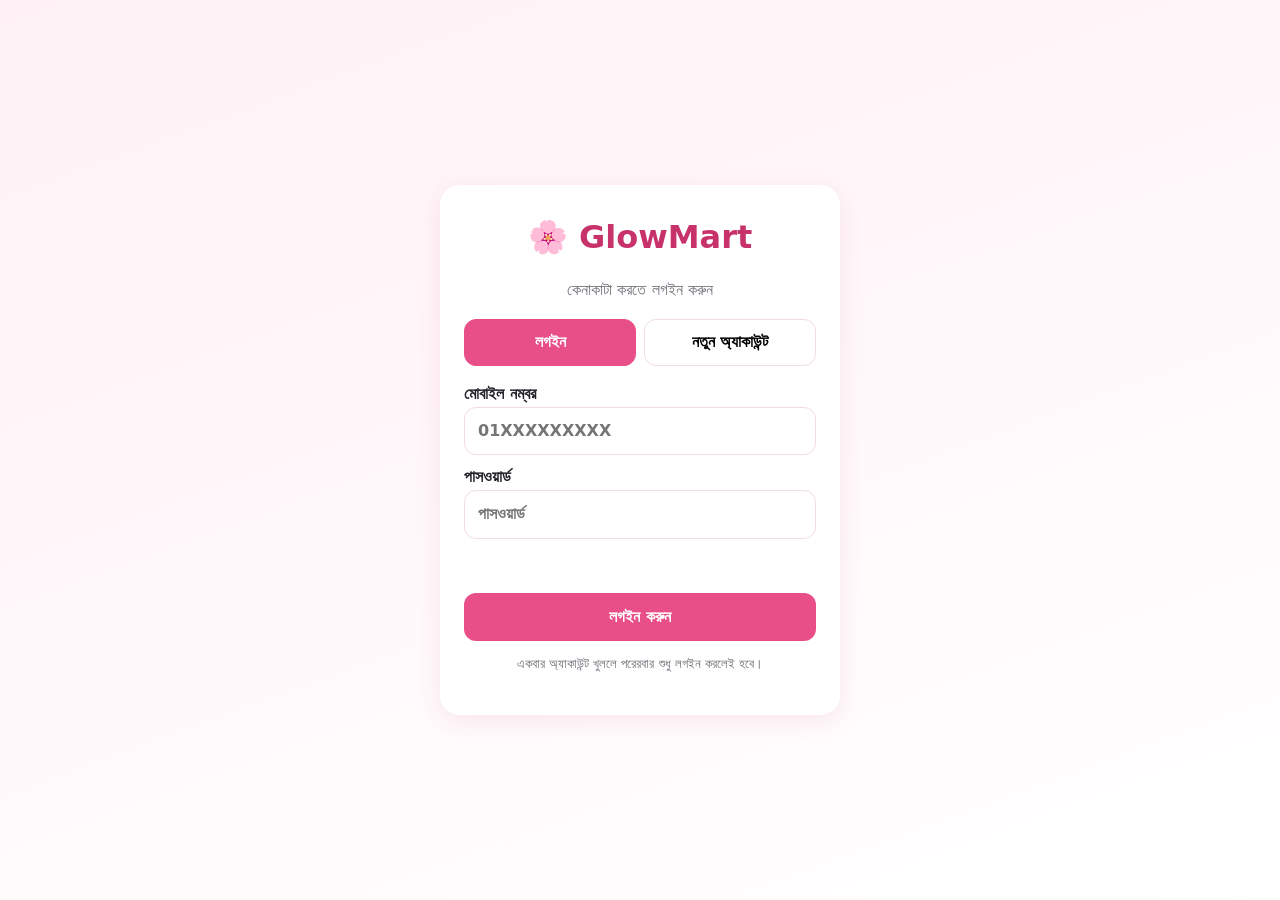
==== index.html @ 7c0fa926 "Add files via upload" ====
<!DOCTYPE html>
<html lang="bn">
<head>
<meta charset="UTF-8">
<meta name="viewport" content="width=device-width, initial-scale=1.0">
<title>GlowMart — অনলাইন স্কিনকেয়ার শপ</title>
<meta name="description" content="GlowMart — বাংলাদেশের বিশ্বস্ত অনলাইন স্কিনকেয়ার ও বিউটি শপ। ক্যাশ অন ডেলিভারি।">
<link rel="stylesheet" href="styles.css">
</head>
<body>

<!-- ============ AUTH GATE (login/signup before entering) ============ -->
<div id="auth-gate">
  <div class="gate-card">
    <h1 class="gate-brand">🌸 GlowMart</h1>
    <p class="muted">কেনাকাটা করতে লগইন করুন</p>
    <div class="gate-tabs">
      <button id="tab-login" class="active">লগইন</button>
      <button id="tab-signup">নতুন অ্যাকাউন্ট</button>
    </div>
    <form id="login-form">
      <label>মোবাইল নম্বর<input id="login-phone" type="tel" placeholder="01XXXXXXXXX" required></label>
      <label>পাসওয়ার্ড<input id="login-password" type="password" placeholder="পাসওয়ার্ড" required></label>
      <p id="gate-error" class="error"></p>
      <button type="submit" class="btn-primary">লগইন করুন</button>
    </form>
    <form id="signup-form" class="hidden">
      <label>নাম<input id="signup-name" type="text" placeholder="আপনার নাম" required></label>
      <label>মোবাইল নম্বর<input id="signup-phone" type="tel" placeholder="01XXXXXXXXX" required></label>
      <label>পাসওয়ার্ড<input id="signup-password" type="password" placeholder="কমপক্ষে ৬ অক্ষর" required></label>
      <button type="submit" class="btn-primary">অ্যাকাউন্ট খুলুন</button>
    </form>
    <p class="muted small">একবার অ্যাকাউন্ট খুললে পরেরবার শুধু লগইন করলেই হবে।</p>
  </div>
</div>

<!-- ============ MAIN APP ============ -->
<div id="app" class="hidden">

  <!-- Announcement bar -->
  <div class="announce">🚚 সারাদেশে ক্যাশ অন ডেলিভারি &nbsp;•&nbsp; ✅ ১০০% অরিজিনাল পণ্যের নিশ্চয়তা</div>

  <!-- Sticky header -->
  <header>
    <div class="nav">
      <div class="brand">🌸 GlowMart</div>
      <div class="search"><input id="search" type="search" placeholder="পণ্য খুঁজুন…"><button aria-label="খুঁজুন">🔍</button></div>
      <span id="user-chip" class="user-chip"></span>
      <button id="logout-btn" class="outline-btn">লগআউট</button>
      <button id="cart-btn" class="cart-btn">🛒 কার্ট <strong id="cart-count">০</strong></button>
    </div>
    <!-- Category nav -->
    <nav class="catnav"><div id="category-chips" class="chips"></div></nav>
  </header>

  <!-- Hero carousel -->
  <section class="hero" aria-label="অফার ব্যানার">
    <div class="slides" id="hero-slides">
      <div class="slide s1 active">
        <h2>✨ বিউটি সেল</h2>
        <p>পছন্দের স্কিনকেয়ার পণ্যে আকর্ষণীয় ছাড়</p>
        <a href="#catalog" class="btn-primary">এখনই কিনুন</a>
      </div>
      <div class="slide s2">
        <h2>🌿 ১০০% অরিজিনাল</h2>
        <p>ভেরিফায়েড স্কিনকেয়ার ও বিউটি পণ্য</p>
        <a href="#catalog" class="btn-primary">পণ্য দেখুন</a>
      </div>
      <div class="slide s3">
        <h2>🚚 ক্যাশ অন ডেলিভারি</h2>
        <p>সারাদেশে হোম ডেলিভারি — আগে পণ্য, পরে টাকা</p>
        <a href="#catalog" class="btn-primary">অর্ডার করুন</a>
      </div>
    </div>
    <div class="dots" id="hero-dots">
      <button class="active" aria-label="ব্যানার ১"></button>
      <button aria-label="ব্যানার ২"></button>
      <button aria-label="ব্যানার ৩"></button>
    </div>
  </section>

  <!-- Flash sale -->
  <section class="flash" id="flash">
    <div class="sec-head">
      <h2>⚡ ফ্ল্যাশ সেল</h2>
      <div class="countdown">শেষ হতে বাকি: <strong id="flash-countdown">--:--:--</strong></div>
    </div>
    <div class="hscroll" id="flash-grid"></div>
  </section>

  <!-- Best sellers -->
  <section class="catalog" id="catalog">
    <h2>🏆 বেস্ট সেলার</h2>
    <div class="grid" id="product-grid"></div>
    <p id="no-results" class="hidden muted center">কোনো পণ্য পাওয়া যায়নি — অন্য কিছু লিখে খুঁজুন।</p>
  </section>

  <!-- Trust strip -->
  <section class="trust">
    <h2>কেন GlowMart থেকে কিনবেন</h2>
    <div class="trust-grid">
      <div class="trust-item"><span>💵</span><h3>ক্যাশ অন ডেলিভারি</h3><p>পণ্য হাতে পেয়ে টাকা দিন</p></div>
      <div class="trust-item"><span>✅</span><h3>১০০% অরিজিনাল</h3><p>ভেরিফায়েড অরিজিনাল পণ্য</p></div>
      <div class="trust-item"><span>🚚</span><h3>সারাদেশে ডেলিভারি</h3><p>দ্রুত হোম ডেলিভারি</p></div>
      <div class="trust-item"><span>↩️</span><h3>সহজ রিটার্ন</h3><p>৭ দিনের রিটার্ন সুবিধা</p></div>
    </div>
  </section>

  <!-- Testimonials -->
  <section class="reviews">
    <h2>💬 কাস্টমার রিভিউ</h2>
    <div class="review-grid">
      <div class="review"><p class="stars">★★★★★</p><p>"ফেসওয়াশটা একদম অরিজিনাল, ডেলিভারিও পেয়েছি ২ দিনে। GlowMart-কে ধন্যবাদ!"</p><p class="muted">— শারমিন, ঢাকা</p></div>
      <div class="review"><p class="stars">★★★★★</p><p>"ক্যাশ অন ডেলিভারি থাকায় নিশ্চিন্তে অর্ডার করেছি। প্যাকেজিং খুব ভালো ছিল।"</p><p class="muted">— রাকিব, চট্টগ্রাম</p></div>
      <div class="review"><p class="stars">★★★★☆</p><p>"সানস্ক্রিনটা দারুণ! দামও বাজারের চেয়ে কম। আবার কিনবো।"</p><p class="muted">— নুসরাত, খুলনা</p></div>
    </div>
  </section>

  <!-- Footer -->
  <footer>
    <div class="foot-grid">
      <div><h3>🌸 GlowMart</h3><p class="muted">বাংলাদেশের বিশ্বস্ত অনলাইন স্কিনকেয়ার শপ।</p></div>
      <div><h3>যোগাযোগ</h3><p class="muted">📞 ০৯XXXXXXXXX<br>✉️ support@glowmart.example</p></div>
      <div><h3>নীতিমালা</h3><p class="muted"><a href="#">ডেলিভারি নীতি</a><br><a href="#">রিটার্ন নীতি</a><br><a href="#">প্রাইভেসি নীতি</a></p></div>
    </div>
    <p class="copy">© ২০২৬ GlowMart • ক্যাশ অন ডেলিভারি সারা দেশে</p>
  </footer>
</div>

<!-- ============ PRODUCT MODAL ============ -->
<div id="product-modal" class="hidden modal-wrap">
  <div class="modal">
    <button id="modal-close" class="modal-x" aria-label="বন্ধ করুন">✕</button>
    <img id="modal-img" src="" alt="">
    <h3 id="modal-name"></h3>
    <p class="muted" id="modal-size"></p>
    <p class="price big" id="modal-price"></p>
    <p id="modal-desc"></p>
    <p class="muted small"><strong>ব্যবহার:</strong> <span id="modal-usage"></span></p>
    <div class="modal-buy">
      <div class="qty-ctrl"><button id="modal-minus">−</button><span id="modal-qty">১</span><button id="modal-plus">+</button></div>
      <button id="modal-add" class="btn-primary">কার্টে যোগ করুন</button>
    </div>
  </div>
</div>

<!-- ============ CART DRAWER ============ -->
<div id="drawer-overlay" class="hidden"></div>
<aside id="cart-drawer" class="hidden">
  <div class="drawer-head"><h3>🛒 আপনার কার্ট</h3><button id="drawer-close" aria-label="বন্ধ করুন">✕</button></div>
  <div id="cart-items"></div>
  <div class="drawer-foot">
    <p>সর্বমোট: <strong id="cart-total">৳০</strong></p>
    <button id="go-checkout" class="btn-primary">অর্ডার করুন</button>
  </div>
</aside>

<!-- ============ CHECKOUT ============ -->
<section id="checkout-section" class="hidden">
  <h2>📝 ডেলিভারি তথ্য</h2>
  <div id="checkout-summary"></div>
  <form id="checkout-form">
    <label>নাম<input id="co-name" type="text" required></label>
    <label>মোবাইল নম্বর<input id="co-phone" type="tel" required></label>
    <label>সম্পূর্ণ ডেলিভারি ঠিকানা<textarea id="co-address" rows="3" placeholder="বাসা/হোল্ডিং, রোড, এলাকা, থানা, জেলা" required></textarea></label>
    <label>অর্ডার নোট (ঐচ্ছিক)<textarea id="co-notes" rows="2" placeholder="বিশেষ নির্দেশনা থাকলে লিখুন"></textarea></label>
    <p class="pay-line">💵 পেমেন্ট: <strong>ক্যাশ অন ডেলিভারি</strong></p>
    <p id="form-error" class="error"></p>
    <button type="submit" class="btn-primary">অর্ডার কনফার্ম করুন</button>
  </form>
</section>

<!-- ============ CONFIRMATION ============ -->
<section id="confirmation" class="hidden">
  <div class="confirm-card">
    <h2>✅ অর্ডার কনফার্ম!</h2>
    <p>আপনার অর্ডার নম্বর:</p>
    <p class="order-id" id="order-id"></p>
    <p class="muted">শীঘ্রই আমাদের টিম ফোন করে কনফার্ম করবে। ক্যাশ অন ডেলিভারিতে পণ্য হাতে পেয়ে টাকা দেবেন।</p>
    <button id="continue-shopping" class="btn-primary">আরও কেনাকাটা করুন</button>
  </div>
</section>

<script src="app.js"></script>
</body>
</html>
---- styles.css ----
/* GlowMart BIG — mobile-first, pink/white/soft-green beauty theme */
:root{
  --pink:#e84e87; --pink-dark:#c8326b; --pink-soft:#fff1f6;
  --green:#276749; --green-soft:#eef7f0;
  --ink:#25222a; --muted:#716b75; --line:#f0dce5; --white:#fff;
  --shadow:0 6px 24px rgba(200,50,107,.10);
}
*{box-sizing:border-box;max-width:100%}
html{scroll-behavior:smooth}
body{margin:0;font-family:system-ui,-apple-system,"Noto Sans Bengali","Hind Siliguri",sans-serif;color:var(--ink);background:#fff;line-height:1.55}
img{display:block;max-width:100%}
button{font:inherit;cursor:pointer}
input,textarea{font:inherit;width:100%;padding:11px 13px;border:1px solid var(--line);border-radius:12px;outline:none}
input:focus,textarea:focus{border-color:var(--pink)}
label{display:block;margin:10px 0;font-weight:600}
.hidden{display:none!important}
.muted{color:var(--muted)} .small{font-size:13px} .center{text-align:center}
.error{color:#c0392b;min-height:1.4em;font-size:14px}
.price{color:var(--pink-dark);font-weight:800;font-size:18px}
.price.big{font-size:24px}
.btn-primary{background:var(--pink);color:#fff;border:0;border-radius:12px;padding:12px 22px;font-weight:700;display:inline-block;text-decoration:none}
.btn-primary:hover{background:var(--pink-dark)}
.btn-outline{background:#fff;border:1px solid var(--pink);color:var(--pink-dark);border-radius:12px;padding:9px 14px;font-weight:700}
.outline-btn{background:#fff;border:1px solid var(--line);border-radius:12px;padding:9px 13px;font-weight:700}

/* ---------- Auth gate ---------- */
#auth-gate{min-height:100vh;display:flex;align-items:center;justify-content:center;background:linear-gradient(160deg,var(--pink-soft),#fff);padding:20px}
.gate-card{background:#fff;border-radius:20px;box-shadow:var(--shadow);padding:28px 24px;width:100%;max-width:400px;text-align:center}
.gate-brand{color:var(--pink-dark);margin:0 0 4px}
.gate-tabs{display:flex;gap:8px;margin:16px 0}
.gate-tabs button{flex:1;padding:10px;border-radius:12px;border:1px solid var(--line);background:#fff;font-weight:700}
.gate-tabs button.active{background:var(--pink);color:#fff;border-color:var(--pink)}
.gate-card form{text-align:left}
.gate-card .btn-primary{width:100%;margin-top:6px}

/* ---------- Announcement + header ---------- */
.announce{background:var(--ink);color:#fff;text-align:center;font-size:13px;padding:8px 12px}
header{position:sticky;top:0;z-index:20;background:rgba(255,255,255,.96);backdrop-filter:blur(10px);border-bottom:1px solid var(--line)}
.nav{max-width:1160px;margin:auto;display:flex;align-items:center;gap:10px;padding:12px 16px;flex-wrap:wrap}
.brand{font-weight:900;font-size:24px;color:var(--pink-dark);white-space:nowrap}
.search{flex:1;display:flex;min-width:140px}
.search input{border-radius:12px 0 0 12px;border-right:0}
.search button{border:0;background:var(--pink);color:#fff;padding:0 16px;border-radius:0 12px 12px 0}
.user-chip{font-weight:700;font-size:14px;white-space:nowrap}
.cart-btn{background:var(--green);color:#fff;border:0;border-radius:12px;padding:10px 14px;font-weight:700;white-space:nowrap}
.cart-btn strong{background:#fff;color:var(--green);border-radius:20px;padding:1px 9px;margin-left:4px}
.catnav{border-top:1px solid var(--line)}
.chips{max-width:1160px;margin:auto;display:flex;gap:8px;padding:10px 16px;overflow-x:auto}
.chip{flex:0 0 auto;border:1px solid var(--line);background:#fff;border-radius:20px;padding:7px 16px;font-weight:600}
.chip.active{background:var(--pink);border-color:var(--pink);color:#fff}

/* ---------- Hero carousel ---------- */
.hero{position:relative;overflow:hidden;background:var(--pink-soft)}
.slides{position:relative;height:220px}
.slide{position:absolute;inset:0;display:flex;flex-direction:column;align-items:center;justify-content:center;text-align:center;padding:20px;opacity:0;transition:opacity .6s;gap:6px}
.slide.active{opacity:1}
.slide h2{margin:0;font-size:30px}
.slide p{margin:0 0 8px;color:var(--muted)}
.s1{background:linear-gradient(135deg,#ffe3ee,#fff)}
.s2{background:linear-gradient(135deg,#e3f5e9,#fff)}
.s3{background:linear-gradient(135deg,#fff4e0,#fff)}
.dots{position:absolute;bottom:12px;left:0;right:0;display:flex;justify-content:center;gap:8px}
.dots button{width:10px;height:10px;border-radius:50%;border:0;background:#ffffff88}
.dots button.active{background:var(--pink-dark)}

/* ---------- Sections ---------- */
section{padding:26px 16px}
.sec-head,.catalog h2,.flash h2,.trust h2,.reviews h2{max-width:1160px;margin:0 auto 14px}
.sec-head{display:flex;justify-content:space-between;align-items:center;flex-wrap:wrap;gap:8px}
.countdown{font-size:14px;background:var(--ink);color:#fff;border-radius:10px;padding:6px 12px}
.countdown strong{color:#ffd166}

/* ---------- Flash sale horizontal scroll ---------- */
.hscroll{display:flex;gap:12px;overflow-x:auto;padding:4px 2px 12px;scroll-snap-type:x mandatory;max-width:1160px;margin:auto}
.hscroll .card{flex:0 0 200px;scroll-snap-align:start}
@media(min-width:700px){.hscroll .card{flex-basis:230px}}

/* ---------- Product grid & cards ---------- */
.grid{display:grid;grid-template-columns:repeat(2,1fr);gap:14px;max-width:1160px;margin:auto}
@media(min-width:700px){.grid{grid-template-columns:repeat(3,1fr)}}
@media(min-width:1024px){.grid{grid-template-columns:repeat(4,1fr)}}
.card{border:1px solid var(--line);border-radius:16px;overflow:hidden;background:#fff;box-shadow:var(--shadow);cursor:pointer;display:flex;flex-direction:column;position:relative;min-width:0}
.card img{width:100%;aspect-ratio:1;object-fit:cover;background:var(--pink-soft)}
.card-body{padding:12px;display:flex;flex-direction:column;gap:4px;flex:1}
.card-body h3{margin:0;font-size:15px}
.card-actions{margin-top:auto;display:flex;gap:8px}
.card-actions .btn-outline,.card-actions .btn-add{flex:1;padding:8px 6px;font-size:13px;border-radius:10px}
.btn-add{background:var(--green);color:#fff;border:0;font-weight:700}
.badges{position:absolute;top:8px;left:8px;display:flex;gap:6px;flex-wrap:wrap}
.badge{background:var(--pink-dark);color:#fff;font-size:11px;font-weight:700;border-radius:8px;padding:3px 9px}
.badge.sample{background:var(--green)}
.stars{color:#f5a623;font-size:13px}
.stars .rc{color:var(--muted);font-size:12px}

/* ---------- Trust strip ---------- */
.trust{background:var(--green-soft)}
.trust-grid{display:grid;grid-template-columns:repeat(2,1fr);gap:12px;max-width:1160px;margin:auto}
@media(min-width:700px){.trust-grid{grid-template-columns:repeat(4,1fr)}}
.trust-item{background:#fff;border-radius:14px;padding:16px;text-align:center;box-shadow:var(--shadow)}
.trust-item span{font-size:30px}
.trust-item h3{margin:8px 0 4px;font-size:15px}
.trust-item p{margin:0;font-size:13px;color:var(--muted)}

/* ---------- Reviews ---------- */
.review-grid{display:grid;gap:12px;max-width:1160px;margin:auto}
@media(min-width:700px){.review-grid{grid-template-columns:repeat(3,1fr)}}
.review{border:1px solid var(--line);border-radius:14px;padding:16px;background:#fff}

/* ---------- Footer ---------- */
footer{background:#241f26;color:#ddd;padding:30px 16px 18px}
.foot-grid{display:grid;gap:18px;max-width:1160px;margin:auto}
@media(min-width:700px){.foot-grid{grid-template-columns:repeat(3,1fr)}}
footer h3{color:#fff;margin:0 0 8px}
footer a{color:#f7a8c4;text-decoration:none}
.copy{text-align:center;color:#999;font-size:13px;margin-top:20px}

/* ---------- Modal ---------- */
.modal-wrap{position:fixed;inset:0;background:rgba(0,0,0,.5);z-index:50;display:flex;align-items:center;justify-content:center;padding:16px}
.modal{background:#fff;border-radius:18px;max-width:440px;width:100%;max-height:92vh;overflow-y:auto;padding:20px;position:relative}
.modal-x{position:absolute;top:10px;right:12px;border:0;background:#eee;border-radius:50%;width:34px;height:34px;font-size:16px}
.modal img{width:100%;border-radius:12px;aspect-ratio:1;object-fit:cover;background:var(--pink-soft)}
.modal h3{margin:12px 0 2px}
.modal-buy{display:flex;gap:10px;align-items:center;margin-top:12px}
.modal-buy .btn-primary{flex:1}

/* ---------- Cart drawer ---------- */
#drawer-overlay{position:fixed;inset:0;background:rgba(0,0,0,.45);z-index:40}
#cart-drawer{position:fixed;top:0;right:0;bottom:0;width:min(380px,92vw);background:#fff;z-index:41;display:flex;flex-direction:column;box-shadow:-8px 0 30px rgba(0,0,0,.15)}
.drawer-head{display:flex;justify-content:space-between;align-items:center;padding:16px;border-bottom:1px solid var(--line)}
.drawer-head h3{margin:0}
#drawer-close{border:0;background:#eee;border-radius:50%;width:32px;height:32px}
#cart-items{flex:1;overflow-y:auto;padding:12px}
.cart-item{display:flex;gap:10px;align-items:center;border:1px solid var(--line);border-radius:12px;padding:8px;margin-bottom:10px}
.cart-item img{width:58px;height:58px;object-fit:cover;border-radius:10px}
.cart-item .info{flex:1;min-width:0}
.cart-item .info p{margin:2px 0;font-size:13px}
.qty-ctrl{display:flex;align-items:center;gap:10px}
.qty-ctrl button{width:30px;height:30px;border-radius:50%;border:1px solid var(--line);background:#fff;font-size:16px}
.empty-cart{text-align:center;color:var(--muted);padding:30px 0}
.drawer-foot{padding:16px;border-top:1px solid var(--line)}
.drawer-foot .btn-primary{width:100%}

/* ---------- Checkout & confirmation ---------- */
#checkout-section,#confirmation{max-width:560px;margin:0 auto}
#checkout-summary{border:1px solid var(--line);border-radius:14px;padding:14px;margin-bottom:14px;background:var(--pink-soft)}
.total-row{border-top:1px solid var(--line);padding-top:8px;font-size:18px}
.pay-line{background:var(--green-soft);border-radius:12px;padding:10px 14px}
#checkout-form .btn-primary{width:100%;margin-top:8px}
.confirm-card{text-align:center;border:1px solid var(--line);border-radius:18px;padding:34px 22px;box-shadow:var(--shadow)}
.order-id{font-size:26px;font-weight:900;color:var(--pink-dark);letter-spacing:2px}
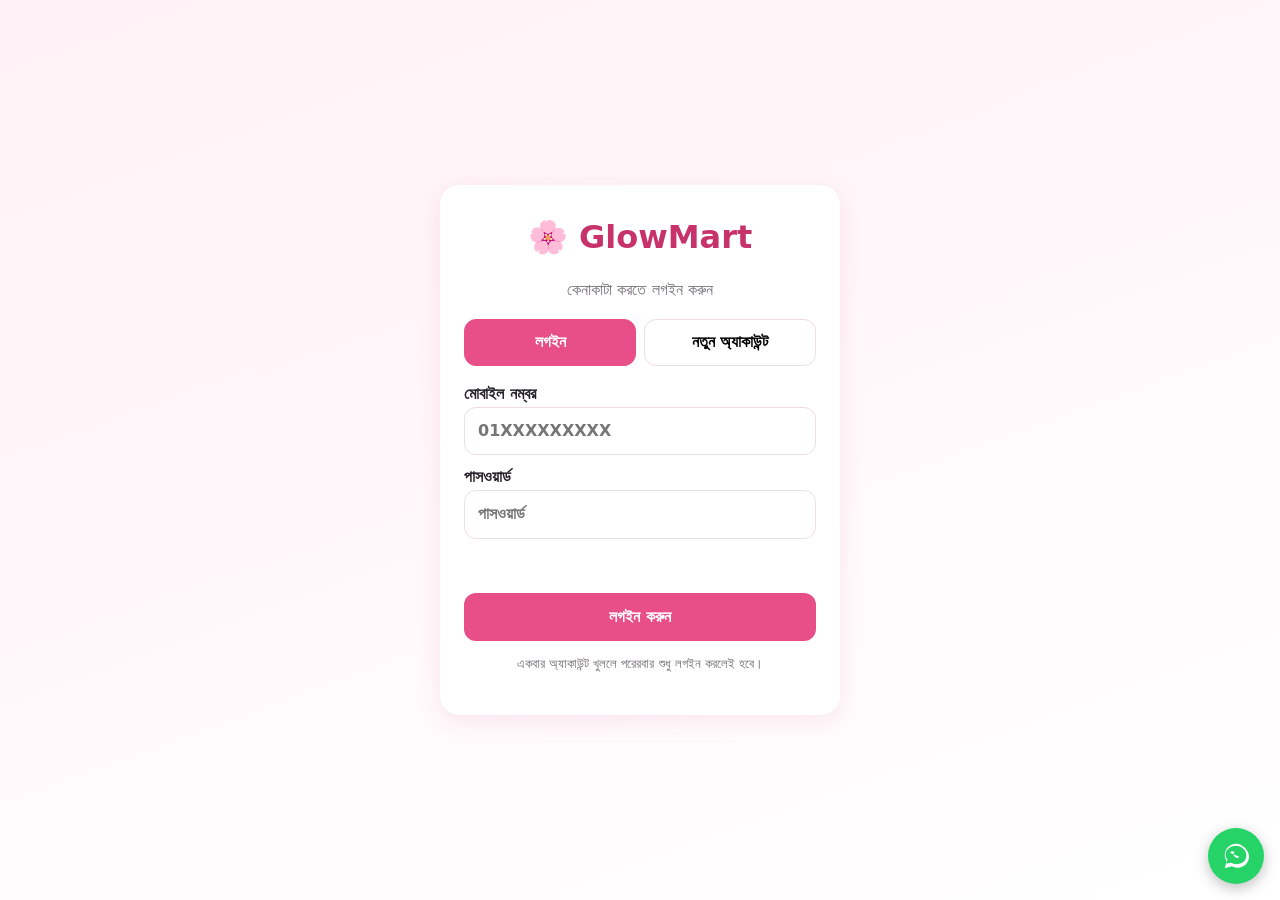
==== commit 57997f16: "Add files via upload" ====
--- a/index.html
+++ b/index.html
@@ -46,6 +46,8 @@
       <div class="brand">🌸 GlowMart</div>
       <div class="search"><input id="search" type="search" placeholder="পণ্য খুঁজুন…"><button aria-label="খুঁজুন">🔍</button></div>
       <span id="user-chip" class="user-chip"></span>
+      <button id="orders-btn" class="outline-btn">📦 আমার অর্ডার</button>
+      <button id="wishlist-btn" class="outline-btn">❤️ পছন্দের <strong id="wish-count">০</strong></button>
       <button id="logout-btn" class="outline-btn">লগআউট</button>
       <button id="cart-btn" class="cart-btn">🛒 কার্ট <strong id="cart-count">০</strong></button>
     </div>
@@ -56,20 +58,29 @@
   <!-- Hero carousel -->
   <section class="hero" aria-label="অফার ব্যানার">
     <div class="slides" id="hero-slides">
-      <div class="slide s1 active">
-        <h2>✨ বিউটি সেল</h2>
-        <p>পছন্দের স্কিনকেয়ার পণ্যে আকর্ষণীয় ছাড়</p>
-        <a href="#catalog" class="btn-primary">এখনই কিনুন</a>
+      <div class="slide active">
+        <img src="hero-1.jpg" alt="বিউটি সেল">
+        <div class="slide-text">
+          <h2>✨ বিউটি সেল</h2>
+          <p>পছন্দের স্কিনকেয়ার পণ্যে আকর্ষণীয় ছাড়</p>
+          <a href="#catalog" class="btn-primary">এখনই কিনুন</a>
+        </div>
       </div>
-      <div class="slide s2">
-        <h2>🌿 ১০০% অরিজিনাল</h2>
-        <p>ভেরিফায়েড স্কিনকেয়ার ও বিউটি পণ্য</p>
-        <a href="#catalog" class="btn-primary">পণ্য দেখুন</a>
+      <div class="slide">
+        <img src="hero-2.jpg" alt="১০০% অরিজিনাল">
+        <div class="slide-text">
+          <h2>🌿 ১০০% অরিজিনাল</h2>
+          <p>ভেরিফায়েড স্কিনকেয়ার ও বিউটি পণ্য</p>
+          <a href="#catalog" class="btn-primary">পণ্য দেখুন</a>
+        </div>
       </div>
-      <div class="slide s3">
-        <h2>🚚 ক্যাশ অন ডেলিভারি</h2>
-        <p>সারাদেশে হোম ডেলিভারি — আগে পণ্য, পরে টাকা</p>
-        <a href="#catalog" class="btn-primary">অর্ডার করুন</a>
+      <div class="slide">
+        <img src="hero-3.jpg" alt="ক্যাশ অন ডেলিভারি">
+        <div class="slide-text">
+          <h2>🚚 ক্যাশ অন ডেলিভারি</h2>
+          <p>সারাদেশে হোম ডেলিভারি — আগে পণ্য, পরে টাকা</p>
+          <a href="#catalog" class="btn-primary">অর্ডার করুন</a>
+        </div>
       </div>
     </div>
     <div class="dots" id="hero-dots">
@@ -120,7 +131,7 @@
   <footer>
     <div class="foot-grid">
       <div><h3>🌸 GlowMart</h3><p class="muted">বাংলাদেশের বিশ্বস্ত অনলাইন স্কিনকেয়ার শপ।</p></div>
-      <div><h3>যোগাযোগ</h3><p class="muted">📞 ০৯XXXXXXXXX<br>✉️ support@glowmart.example</p></div>
+      <div><h3>যোগাযোগ</h3><p class="muted">💬 WhatsApp: <a href="https://wa.me/8801401328940">01401328940</a><br>✉️ <a href="mailto:mdtonmoyhossen327@gmail.com">mdtonmoyhossen327@gmail.com</a></p></div>
       <div><h3>নীতিমালা</h3><p class="muted"><a href="#">ডেলিভারি নীতি</a><br><a href="#">রিটার্ন নীতি</a><br><a href="#">প্রাইভেসি নীতি</a></p></div>
     </div>
     <p class="copy">© ২০২৬ GlowMart • ক্যাশ অন ডেলিভারি সারা দেশে</p>
@@ -132,7 +143,10 @@
   <div class="modal">
     <button id="modal-close" class="modal-x" aria-label="বন্ধ করুন">✕</button>
     <img id="modal-img" src="" alt="">
-    <h3 id="modal-name"></h3>
+    <div class="modal-title-row">
+      <h3 id="modal-name"></h3>
+      <button id="modal-wish" class="wish-btn big" aria-label="পছন্দের তালিকায় যোগ করুন">♡</button>
+    </div>
     <p class="muted" id="modal-size"></p>
     <p class="price big" id="modal-price"></p>
     <p id="modal-desc"></p>
@@ -164,6 +178,11 @@
     <label>মোবাইল নম্বর<input id="co-phone" type="tel" required></label>
     <label>সম্পূর্ণ ডেলিভারি ঠিকানা<textarea id="co-address" rows="3" placeholder="বাসা/হোল্ডিং, রোড, এলাকা, থানা, জেলা" required></textarea></label>
     <label>অর্ডার নোট (ঐচ্ছিক)<textarea id="co-notes" rows="2" placeholder="বিশেষ নির্দেশনা থাকলে লিখুন"></textarea></label>
+    <div class="delivery-choice">
+      <p><strong>ডেলিভারি এলাকা</strong></p>
+      <label class="radio"><input type="radio" name="delivery_area" value="inside_dhaka" checked> ঢাকার ভেতরে <span class="muted">(৳৬০)</span></label>
+      <label class="radio"><input type="radio" name="delivery_area" value="outside_dhaka"> ঢাকার বাইরে <span class="muted">(৳১২০)</span></label>
+    </div>
     <p class="pay-line">💵 পেমেন্ট: <strong>ক্যাশ অন ডেলিভারি</strong></p>
     <p id="form-error" class="error"></p>
     <button type="submit" class="btn-primary">অর্ডার কনফার্ম করুন</button>
@@ -176,10 +195,32 @@
     <h2>✅ অর্ডার কনফার্ম!</h2>
     <p>আপনার অর্ডার নম্বর:</p>
     <p class="order-id" id="order-id"></p>
+    <div id="confirm-breakdown" class="confirm-breakdown"></div>
     <p class="muted">শীঘ্রই আমাদের টিম ফোন করে কনফার্ম করবে। ক্যাশ অন ডেলিভারিতে পণ্য হাতে পেয়ে টাকা দেবেন।</p>
     <button id="continue-shopping" class="btn-primary">আরও কেনাকাটা করুন</button>
   </div>
 </section>
+
+<!-- ============ MY ORDERS MODAL ============ -->
+<div id="orders-modal" class="hidden modal-wrap">
+  <div class="modal">
+    <button id="orders-close" class="modal-x" aria-label="বন্ধ করুন">✕</button>
+    <h3>📦 আমার অর্ডার</h3>
+    <div id="my-orders"></div>
+  </div>
+</div>
+
+<!-- ============ WISHLIST DRAWER ============ -->
+<div id="wish-overlay" class="hidden"></div>
+<aside id="wish-drawer" class="hidden">
+  <div class="drawer-head"><h3>❤️ পছন্দের তালিকা</h3><button id="wish-close" aria-label="বন্ধ করুন">✕</button></div>
+  <div id="wish-items"></div>
+</aside>
+
+<!-- ============ WHATSAPP FLOAT ============ -->
+<a id="wa-float" href="https://wa.me/8801401328940" target="_blank" rel="noopener" aria-label="WhatsApp-এ মেসেজ করুন">
+  <svg viewBox="0 0 32 32" width="30" height="30" fill="#fff"><path d="M16 3C9.4 3 4 8.4 4 15c0 2.4.7 4.6 2 6.5L4 29l7.7-2c1.8 1 3.9 1.6 6.1 1.6h.1c6.6 0 12-5.4 12-12S22.6 3 16 3zm0 21.8c-1.9 0-3.7-.5-5.3-1.5l-.4-.2-4.6 1.2 1.2-4.4-.3-.4c-1.1-1.7-1.7-3.7-1.7-5.7C5 9.7 9.7 5 16 5s11 4.7 11 10.5-4.7 9.3-11 9.3zm6-7c-.3-.2-1.9-1-2.2-1.1-.3-.1-.5-.2-.7.2-.2.3-.8 1.1-1 1.3-.2.2-.4.3-.7.1-.3-.2-1.4-.5-2.6-1.6-1-.9-1.6-1.9-1.8-2.3-.2-.3 0-.5.1-.7.2-.2.2-.7.9-.9 1.2-.1.1-.6 0-.9-.3-.3-.3-1.1-1.3-1.1-3.1 0-1.8 1.3-2.4 1.5-2.6.2-.2.4-.2.6-.2h.4c.2 0 .4 0 .6.5l.9 2.1c.1.2.1.4 0 .6-.1.2-.2.4-.4.6l-.5.5c-.2.2-.3.4-.1.7.2.3.9 1.5 2 2.4 1.4 1.2 2.5 1.6 2.9 1.8.3.2.5.1.7-.1.2-.2.9-1 1.1-1.4.2-.3.5-.3.7-.2.3.1 1.9.9 2.2 1.1.3.2.5.3.6.4 0 .2 0 .9-.8 1.7-.8.9-2.4 1-2.7 1-.3.1-1.1.2-2.7-.9z"/></svg>
+</a>
 
 <script src="app.js"></script>
 </body>
--- a/styles.css
+++ b/styles.css
@@ -51,15 +51,18 @@
 
 /* ---------- Hero carousel ---------- */
 .hero{position:relative;overflow:hidden;background:var(--pink-soft)}
-.slides{position:relative;height:220px}
-.slide{position:absolute;inset:0;display:flex;flex-direction:column;align-items:center;justify-content:center;text-align:center;padding:20px;opacity:0;transition:opacity .6s;gap:6px}
-.slide.active{opacity:1}
-.slide h2{margin:0;font-size:30px}
-.slide p{margin:0 0 8px;color:var(--muted)}
-.s1{background:linear-gradient(135deg,#ffe3ee,#fff)}
-.s2{background:linear-gradient(135deg,#e3f5e9,#fff)}
-.s3{background:linear-gradient(135deg,#fff4e0,#fff)}
-.dots{position:absolute;bottom:12px;left:0;right:0;display:flex;justify-content:center;gap:8px}
+.slides{position:relative;height:200px}
+@media(min-width:700px){.slides{height:300px}}
+.slide{position:absolute;inset:0;opacity:0;transition:opacity .6s;overflow:hidden}
+.slide.active{opacity:1;z-index:1}
+.slide img{position:absolute;inset:0;width:100%;height:100%;object-fit:cover}
+.slide::after{content:"";position:absolute;inset:0;background:linear-gradient(100deg,rgba(20,8,14,.62) 0%,rgba(20,8,14,.28) 55%,rgba(20,8,14,.05) 100%)}
+.slide-text{position:absolute;inset:0;z-index:2;display:flex;flex-direction:column;align-items:flex-start;justify-content:center;text-align:left;padding:24px;gap:6px;max-width:1160px;margin:0 auto}
+.slide-text h2{margin:0;font-size:26px;color:#fff;text-shadow:0 2px 8px rgba(0,0,0,.4)}
+@media(min-width:700px){.slide-text h2{font-size:38px}}
+.slide-text p{margin:0 0 8px;color:#ffe4ef}
+.slide .btn-primary{box-shadow:0 4px 14px rgba(0,0,0,.3)}
+.dots{position:absolute;bottom:12px;left:0;right:0;display:flex;justify-content:center;gap:8px;z-index:3}
 .dots button{width:10px;height:10px;border-radius:50%;border:0;background:#ffffff88}
 .dots button.active{background:var(--pink-dark)}
 
@@ -148,3 +151,50 @@
 #checkout-form .btn-primary{width:100%;margin-top:8px}
 .confirm-card{text-align:center;border:1px solid var(--line);border-radius:18px;padding:34px 22px;box-shadow:var(--shadow)}
 .order-id{font-size:26px;font-weight:900;color:var(--pink-dark);letter-spacing:2px}
+
+/* ---------- Delivery choice ---------- */
+.delivery-choice{border:1px solid var(--line);border-radius:12px;padding:12px 14px;margin:12px 0;background:#fff}
+.delivery-choice p{margin:0 0 8px}
+.delivery-choice label.radio{display:flex;align-items:center;gap:10px;font-weight:600;margin:8px 0;cursor:pointer}
+.delivery-choice input[type=radio]{width:auto;accent-color:var(--pink-dark)}
+.summary-line{display:flex;justify-content:space-between;margin:4px 0}
+.confirm-breakdown{background:var(--pink-soft);border-radius:12px;padding:12px 16px;margin:14px auto;max-width:340px;text-align:left}
+
+/* ---------- Wishlist ---------- */
+.wish-btn{position:absolute;top:8px;right:8px;width:36px;height:36px;border-radius:50%;border:1px solid var(--line);background:#ffffffee;font-size:18px;line-height:1;color:var(--pink-dark);z-index:2}
+.wish-btn.active{background:var(--pink-dark);color:#fff;border-color:var(--pink-dark)}
+.wish-btn.big{position:static;width:44px;height:44px;font-size:22px;flex:0 0 auto}
+.modal-title-row{display:flex;align-items:center;justify-content:space-between;gap:10px;margin-top:12px}
+.modal-title-row h3{margin:0}
+#wish-overlay{position:fixed;inset:0;background:rgba(0,0,0,.45);z-index:40}
+#wish-drawer{position:fixed;top:0;right:0;bottom:0;width:min(380px,92vw);background:#fff;z-index:41;display:flex;flex-direction:column;box-shadow:-8px 0 30px rgba(0,0,0,.15)}
+#wish-items{flex:1;overflow-y:auto;padding:12px}
+.wish-item{display:flex;gap:10px;align-items:center;border:1px solid var(--line);border-radius:12px;padding:8px;margin-bottom:10px}
+.wish-item img{width:58px;height:58px;object-fit:cover;border-radius:10px}
+.wish-item .info{flex:1;min-width:0}
+.wish-item .info p{margin:2px 0;font-size:13px}
+.wish-item .row{display:flex;gap:8px;margin-top:6px}
+.wish-empty{text-align:center;color:var(--muted);padding:30px 0}
+
+/* ---------- My orders ---------- */
+.order-card{border:1px solid var(--line);border-radius:14px;padding:14px;margin-bottom:14px;background:#fff}
+.order-card .oid{font-weight:900;color:var(--pink-dark);letter-spacing:1px}
+.order-card .odate{font-size:13px;color:var(--muted)}
+.order-card .oitems{font-size:14px;margin:8px 0}
+.order-card .ototal{display:flex;justify-content:space-between;font-weight:700;border-top:1px dashed var(--line);padding-top:8px;margin-top:8px}
+.ostatus{display:inline-block;font-size:12px;font-weight:800;border-radius:20px;padding:3px 12px;margin:6px 0}
+.ostatus.pending{background:#fdf3d7;color:#8a6d1a}
+.ostatus.confirmed{background:#e0eefb;color:#1c5d9e}
+.ostatus.delivered{background:#e2f4e8;color:#1e6b3a}
+.ostatus.cancelled{background:#fbe3e3;color:#a93226}
+.stepper{display:flex;align-items:center;margin:10px 0 4px}
+.step{flex:1;text-align:center;position:relative;font-size:11px;color:var(--muted)}
+.step .dot{width:22px;height:22px;border-radius:50%;background:#eee;color:#999;display:flex;align-items:center;justify-content:center;margin:0 auto 4px;font-size:12px;font-weight:800}
+.step.done .dot{background:var(--green);color:#fff}
+.step.done{color:var(--green);font-weight:700}
+.step:not(:last-child)::after{content:"";position:absolute;top:11px;left:calc(50% + 14px);right:calc(-50% + 14px);height:2px;background:#eee}
+.step.done:not(:last-child)::after{background:var(--green)}
+
+/* WhatsApp floating button */
+#wa-float{position:fixed;right:16px;bottom:16px;z-index:60;width:56px;height:56px;border-radius:50%;background:#25D366;display:flex;align-items:center;justify-content:center;box-shadow:0 4px 14px rgba(0,0,0,.25);transition:transform .15s}
+#wa-float:hover{transform:scale(1.08)}
